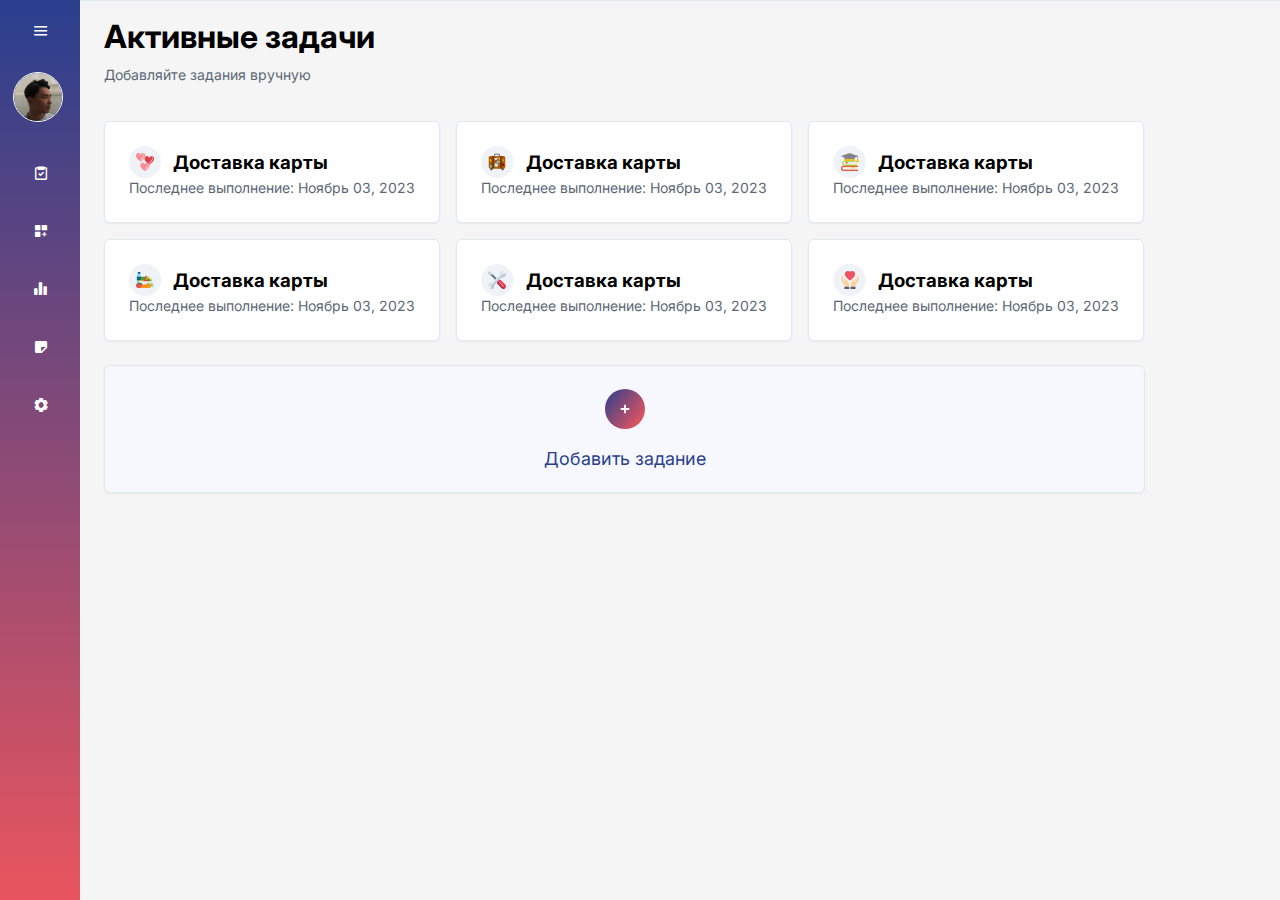
==== index.html @ d3e2b280 "first" ====
<!DOCTYPE html>
<html lang="en">
<head>
    <meta charset="UTF-8">
    <meta name="viewport" content="width=device-width, initial-scale=1.0">
    <title>LCT</title>
    <link rel="stylesheet" href="style.css">
    <link href='https://unpkg.com/boxicons@2.1.4/css/boxicons.min.css' rel='stylesheet'>
    <script src="script.js" defer></script>
</head>
<body>

    <div class="sidebar">
        <div class="top">
            <div class="logo">
                <img src="assets/Union.svg" alt="">
                <span>Совкомбанк</span>
            </div>
            <i class="bx bx-menu" id="btn"></i>
        </div>
        <div class="user">
            <img src="assets/person.jpg" alt="person" class="user-img">
            <div>
                <p class="bold">Kostya Tcoi</p>
                <p>Developer</p>
            </div>
        </div>
        <ul>
            <li>
                <a href="#">
                    <i class='bx bx-task' ></i>
                    <span class="nav-item">Задачи</span>
                </a>
                <span class="tooltip">Задачи</span>
            </li>
            <li>
                <a href="#">
                    <i class='bx bxs-customize'></i>
                    <span class="nav-item">Модерация</span>
                </a>
                <span class="tooltip">Модерация</span>
            </li>
            <li>
                <a href="#">
                    <i class='bx bxs-bar-chart-alt-2'></i>
                    <span class="nav-item">Статистика</span>
                </a>
                <span class="tooltip">Статистика</span>
            </li>
            <li>
                <a href="#">
                    <i class='bx bxs-note' ></i>
                    <span class="nav-item">История</span>
                </a>
                <span class="tooltip">История</span>
            </li>
            <li>
                <a href="#">
                    <i class='bx bxs-cog' ></i>
                    <span class="nav-item">Настройки</span>
                </a>
                <span class="tooltip">Настройки</span>
            </li>
        </ul>
    </div>

    <div class="main-content">
        <div class="container">
            <!-- <div class="main-content__top">
                <div class="top__icons">
                    <img src="assets/inbox.svg" alt="">
                    <img src="assets/arrows-expand.svg" alt="">
                </div>
                <div class="top__question">
                    <img src="assets/question-mark-circle.svg" alt="">
                </div>
            </div> -->
            <hr class="hr">
            <div class="main-content__active-tasks">
                <h1>Активные задачи</h1>
                <p>Добавляйте задания вручную</p>
                <div class="tasks">
                    <div class="firstTasks">
                        <div class="task">
                            <div class="task-title">
                                <img src="assets/Wallet Icon1.svg" alt="">
                                <h3>Доставка карты</h3>
                            </div>
                            <p>Последнее выполнение: Ноябрь 03, 2023</p>
                        </div>
                        <div class="task">
                            <div class="task-title">
                                <img src="assets/Wallet Icon2.png" alt="">
                                <h3>Доставка карты</h3>
                            </div>
                            <p>Последнее выполнение: Ноябрь 03, 2023</p>
                        </div><div class="task">
                            <div class="task-title">
                                <img src="assets/Wallet Icon3.png" alt="">
                                <h3>Доставка карты</h3>
                            </div>
                            <p>Последнее выполнение: Ноябрь 03, 2023</p>
                        </div>

                    </div>
                    <div class="secondTasks">
                        <div class="task">
                            <div class="task-title">
                                <img src="assets/Wallet Icon4.png" alt="">
                                <h3>Доставка карты</h3>
                            </div>
                            <p>Последнее выполнение: Ноябрь 03, 2023</p>
                        </div>
                        <div class="task">
                            <div class="task-title">
                                <img src="assets/Wallet Icon5.png" alt="">
                                <h3>Доставка карты</h3>
                            </div>
                            <p>Последнее выполнение: Ноябрь 03, 2023</p>
                        </div>
                        <div class="task">
                            <div class="task-title">
                                <img src="assets/Wallet Icon6.png" alt="">
                                <h3>Доставка карты</h3>
                            </div>
                            <p>Последнее выполнение: Ноябрь 03, 2023</p>
                        </div>
                    </div>
                </div>
                <div class="add-tasks">
                    <a href="#"><img src="assets/Icon button.svg" alt=""></a>
                    <p>Добавить задание</p>
                </div>
            </div>
            
        </div>
    </div>

</body>
</html>
---- style.css ----
@import url('https://fonts.googleapis.com/css2?family=Inter:wght@100;200;300;400;500;600;700;800;900&display=swap');

* {
    margin: 0;
    padding: 0;
    box-sizing: border-box;
}

body {
    font-family: "Inter", sans-serif;
}

.user-img {
    width: 50px;
    height: 50px;
    border-radius: 100%;
    border: solid 1px white;
}

.sidebar {
    position: absolute;
    top: 0;
    left: 0;
    height: 100vh;
    width: 80px;
    background: linear-gradient(0deg, #E9555E, #293F8E);
    padding: 0.4rem 0.8rem;
    transition: all 0.5s ease;
}

.sidebar.active ~ .main-content {
    left: 250px;
    width: calc(100% - 250px);
}

.sidebar.active {
    width: 250px;
}

.sidebar #btn {
    position: absolute;
    color: white;
    top: 0.4rem;
    left: 50%;
    font-size: 1.2rem;
    line-height: 50px;
    transform: translateX(-50%);
    cursor: pointer;
}

.sidebar.active #btn {
    left: 90%;
}

.sidebar .top .logo {
    color: white;
    display: flex;
    height: 50px;
    width: 100%;
    align-items: center;
    pointer-events: none;
    opacity: 0;
}

.sidebar.active .top .logo {
    opacity: 1;
}

.top .logo img {
    font-size: 2rem;
    margin-left: 14px;
    margin-right: 25px;
}

/* .top .logo img {
    margin-right: 10px;
} */

.user {
    display: flex;
    align-self: center;
    margin: 1rem 0;
}

.user p {
    color: white;
    opacity: 1;
    margin-left: 1rem;
}

.bold {
    font-weight: 600;
}

.sidebar p {
    opacity: 0;
}

.sidebar.active p {
    opacity: 1;
}

.sidebar ul li {
    position: relative;
    list-style-type: none;
    height: 50px;
    width: 90%;
    margin: 0.5rem auto;
    line-height: 50px;
}

.sidebar ul li a {
    color: white;
    display: flex;
    align-items: center;
    text-decoration: none;
    border-radius: 0.8rem;
}

.sidebar ul li a:hover {
    background-color: white;
    color: black;
}

.sidebar ul li a i {
    min-width: 50px;
    text-align: center;
    height: 50px;
    border-radius: 12px;
    line-height: 50px;
}

.sidebar .nav-item {
    opacity: 0;
}

.sidebar.active .nav-item {
    opacity: 1;
}

.sidebar ul li .tooltip {
    position: absolute;
    left: 135px;
    top: 50%;
    transform: translate(-50%, -50%);
    box-shadow: 0 0.5rem 0.8rem rgba(0, 0, 0, 0.2);
    border-radius: 0.6rem;
    padding: 0.4rem 1.2rem;
    line-height: 1,8rem;
    z-index: 20;
    opacity: 0;
}

.sidebar ul li:hover .tooltip {
    opacity: 1;
}

.sidebar.active ul li .tooltip {
    display: none;
}

.main-content {
    position: relative;
    background-color: whitesmoke;
    min-height: 100vh;
    top: 0;
    left: 80px;
    transition: all 0.5s ease;
    width: calc(100% - 80px);
    /* padding: 1rem; */
}

.main-content__top {
    display: flex;
    flex-direction: row;
    justify-content: space-between;
    padding: 1rem 1.5rem;
    box-shadow: 0px 1px 2px 0px rgba(16, 24, 40, 0.06), 0px 1px 3px 0px rgba(16, 24, 40, 0.10);
}

.hr {
    border: 1px solid #E2E8F0;
    border-bottom-width: 0;
}

.main-content__active-tasks {
    padding: 1rem 1.5rem;
}

.main-content__active-tasks h1 {
    margin-bottom: 8px;
    font-size: 32px;
    font-weight: 700;
    line-height: 40px;
}

.main-content__active-tasks p {
    color: var(--neutral-80, #5B6776);
    font-size: 14px;
    font-weight: 400;
    line-height: 20px;
}

.tasks {
    margin-top: 36px;
    display: flex;
    flex-direction: column;
    gap: 16px;
}

.firstTasks,
.secondTasks {
    display: flex;
    flex-direction: row;
    gap: 16px;
}

.task {
    padding: 24px;
    border-radius: 6px;
    border: 1px solid var(--neutral-40, #E2E8F0);
    background: var(--base-white, #FFF);
    box-shadow: 0px 1px 2px 0px rgba(16, 24, 40, 0.05);
}

.task-title {
    display: flex;
    align-items: center;
    gap: 12px;
}

.add-tasks {
    margin-top: 24px;
    text-align: center;
    padding: 23px;
    width: 1041px;
    border-radius: 6px;
    border: 1px solid var(--neutral-40, #E2E8F0);
    background: var(--violet-200, #F7F8FD);
    box-shadow: 0px 1px 2px 0px rgba(16, 24, 40, 0.05);
}

.add-tasks p {
    margin-top: 16px;
    color: #293F8E;
    font-size: 18px;
}

.add-tasks a i {
    background: linear-gradient(45deg, #E9555E, #293F8E);
}
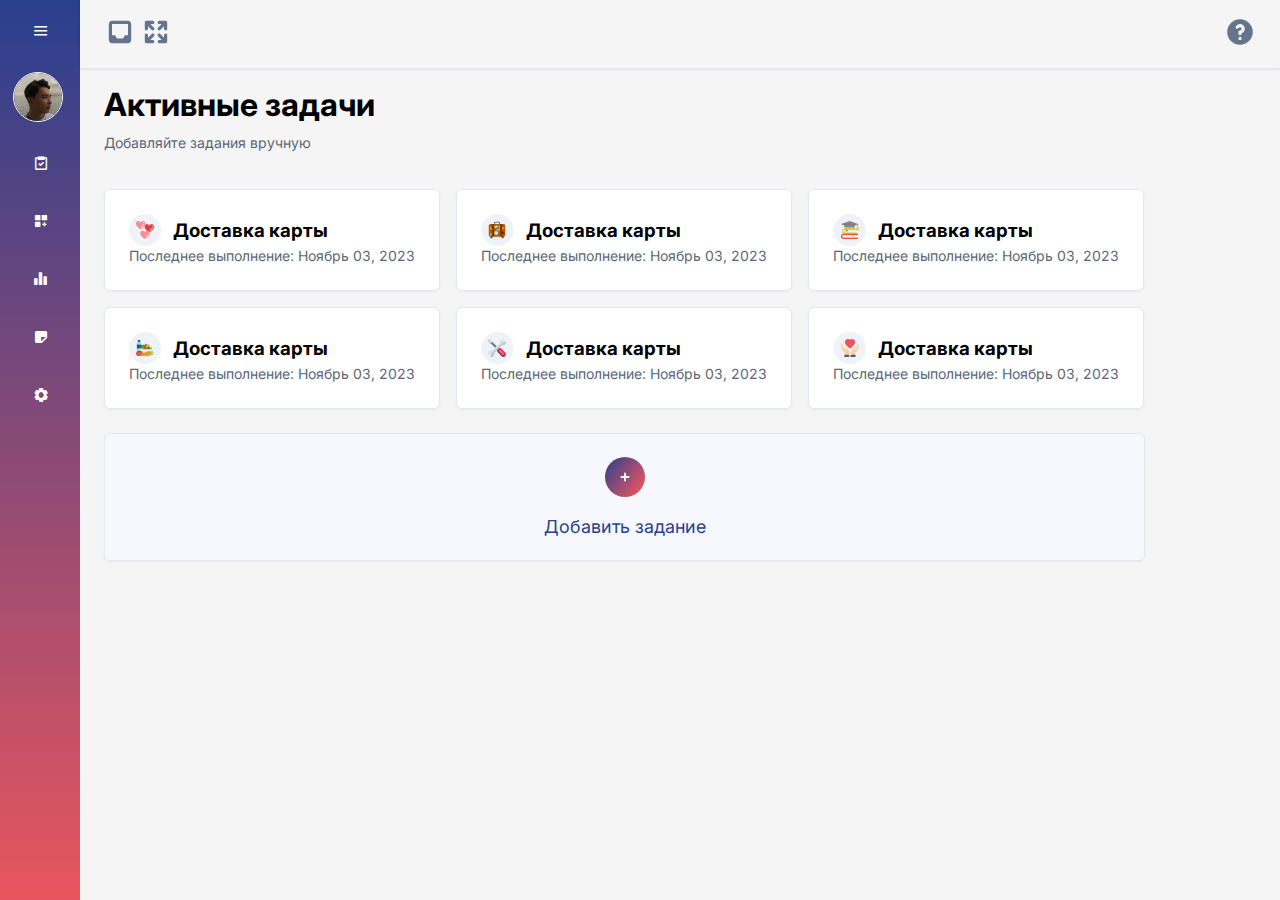
==== commit 4677a595: "fix some problems" ====
--- a/index.html
+++ b/index.html
@@ -21,8 +21,8 @@
         <div class="user">
             <img src="assets/person.jpg" alt="person" class="user-img">
             <div>
-                <p class="bold">Kostya Tcoi</p>
-                <p>Developer</p>
+                <p class="bold">Костя Цой</p>
+                <!-- <p>Developer</p> -->
             </div>
         </div>
         <ul>
@@ -31,42 +31,42 @@
                     <i class='bx bx-task' ></i>
                     <span class="nav-item">Задачи</span>
                 </a>
-                <span class="tooltip">Задачи</span>
+                <!-- <span class="tooltip">Задачи</span> -->
             </li>
             <li>
                 <a href="#">
                     <i class='bx bxs-customize'></i>
                     <span class="nav-item">Модерация</span>
                 </a>
-                <span class="tooltip">Модерация</span>
+                <!-- <span class="tooltip">Модерация</span> -->
             </li>
             <li>
                 <a href="#">
                     <i class='bx bxs-bar-chart-alt-2'></i>
                     <span class="nav-item">Статистика</span>
                 </a>
-                <span class="tooltip">Статистика</span>
+                <!-- <span class="tooltip">Статистика</span> -->
             </li>
             <li>
                 <a href="#">
                     <i class='bx bxs-note' ></i>
                     <span class="nav-item">История</span>
                 </a>
-                <span class="tooltip">История</span>
+                <!-- <span class="tooltip">История</span> -->
             </li>
             <li>
                 <a href="#">
                     <i class='bx bxs-cog' ></i>
                     <span class="nav-item">Настройки</span>
                 </a>
-                <span class="tooltip">Настройки</span>
+                <!-- <span class="tooltip">Настройки</span> -->
             </li>
         </ul>
     </div>
 
     <div class="main-content">
         <div class="container">
-            <!-- <div class="main-content__top">
+            <div class="main-content__top">
                 <div class="top__icons">
                     <img src="assets/inbox.svg" alt="">
                     <img src="assets/arrows-expand.svg" alt="">
@@ -74,7 +74,7 @@
                 <div class="top__question">
                     <img src="assets/question-mark-circle.svg" alt="">
                 </div>
-            </div> -->
+            </div>
             <hr class="hr">
             <div class="main-content__active-tasks">
                 <h1>Активные задачи</h1>
--- a/style.css
+++ b/style.css
@@ -78,7 +78,7 @@
 
 .user {
     display: flex;
-    align-self: center;
+    align-items: center;
     margin: 1rem 0;
 }
 
@@ -221,6 +221,11 @@
     border: 1px solid var(--neutral-40, #E2E8F0);
     background: var(--base-white, #FFF);
     box-shadow: 0px 1px 2px 0px rgba(16, 24, 40, 0.05);
+    transition: all 0.5s ease;
+}
+
+.task:hover {
+    transform: scale(1.05);
 }
 
 .task-title {
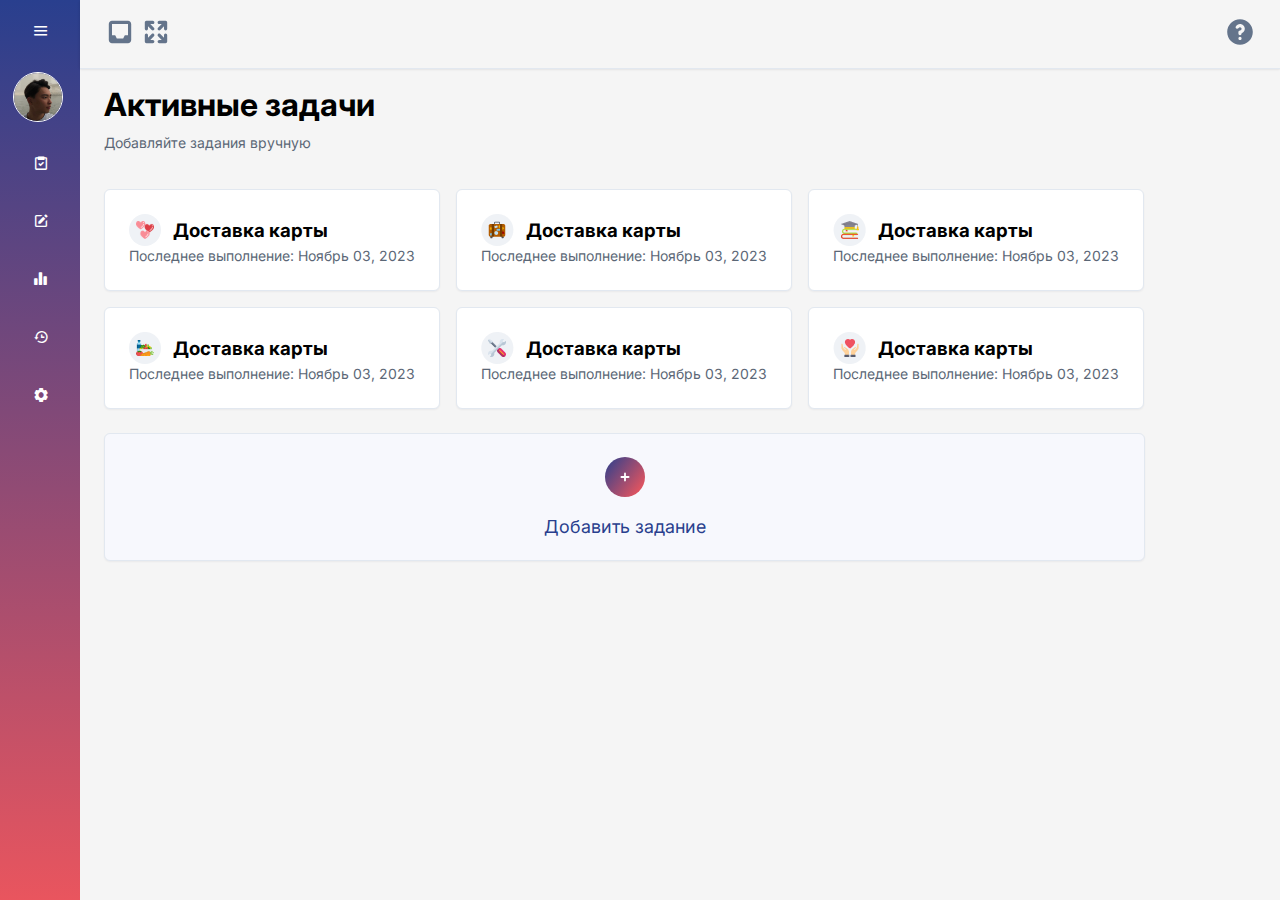
==== commit da24a1fa: "icons" ====
--- a/index.html
+++ b/index.html
@@ -35,7 +35,7 @@
             </li>
             <li>
                 <a href="#">
-                    <i class='bx bxs-customize'></i>
+                    <i class='bx bxs-edit'></i>
                     <span class="nav-item">Модерация</span>
                 </a>
                 <!-- <span class="tooltip">Модерация</span> -->
@@ -49,7 +49,7 @@
             </li>
             <li>
                 <a href="#">
-                    <i class='bx bxs-note' ></i>
+                    <i class='bx bx-history'></i>
                     <span class="nav-item">История</span>
                 </a>
                 <!-- <span class="tooltip">История</span> -->
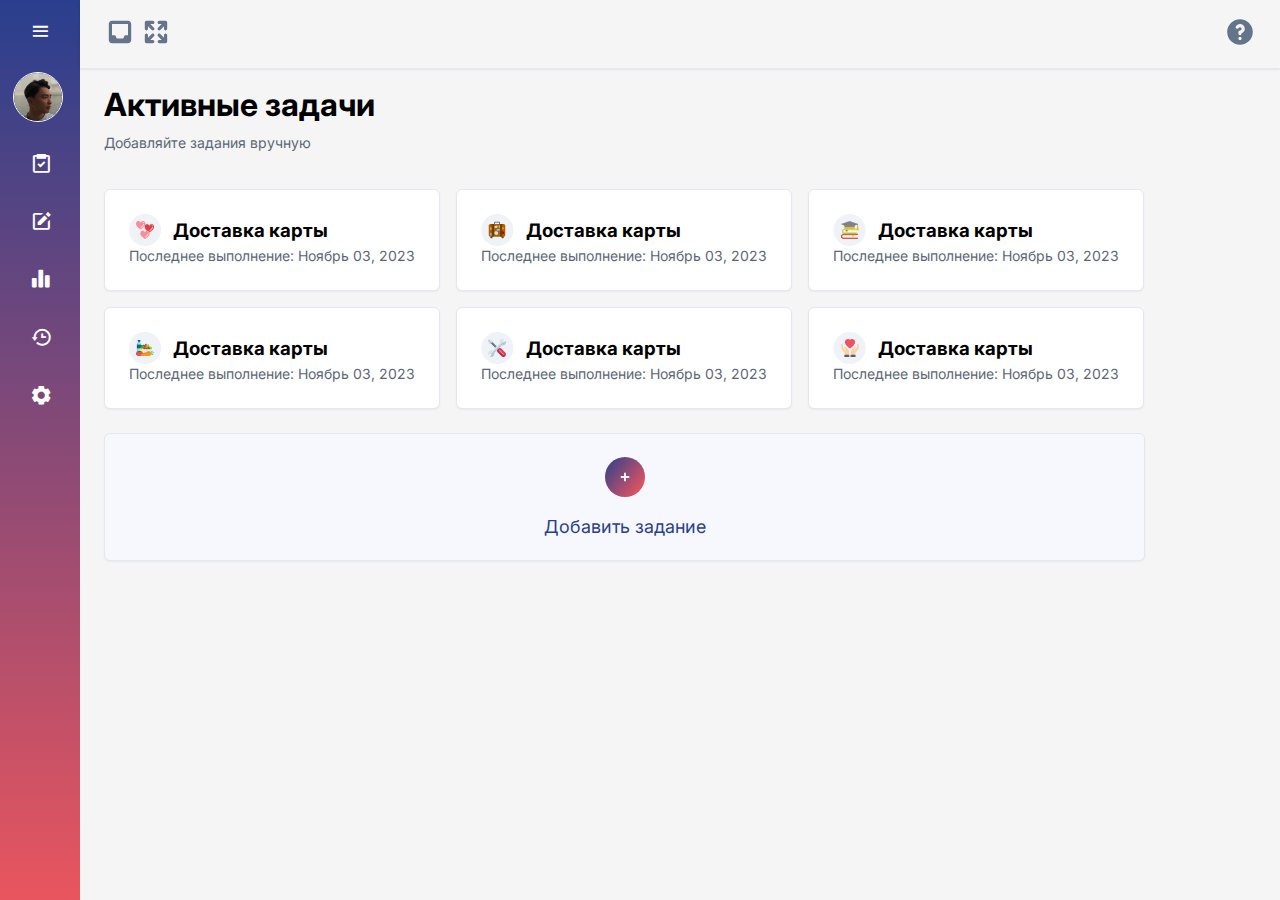
==== commit 6ad62358: "icons" ====
--- a/index.html
+++ b/index.html
@@ -28,7 +28,7 @@
         <ul>
             <li>
                 <a href="#">
-                    <i class='bx bx-task' ></i>
+                    <i class='bx bx-task'></i>
                     <span class="nav-item">Задачи</span>
                 </a>
                 <!-- <span class="tooltip">Задачи</span> -->
--- a/style.css
+++ b/style.css
@@ -42,7 +42,7 @@
     color: white;
     top: 0.4rem;
     left: 50%;
-    font-size: 1.2rem;
+    font-size: 1.4rem;
     line-height: 50px;
     transform: translateX(-50%);
     cursor: pointer;
@@ -123,6 +123,7 @@
 }
 
 .sidebar ul li a i {
+    font-size: 1.4rem;
     min-width: 50px;
     text-align: center;
     height: 50px;
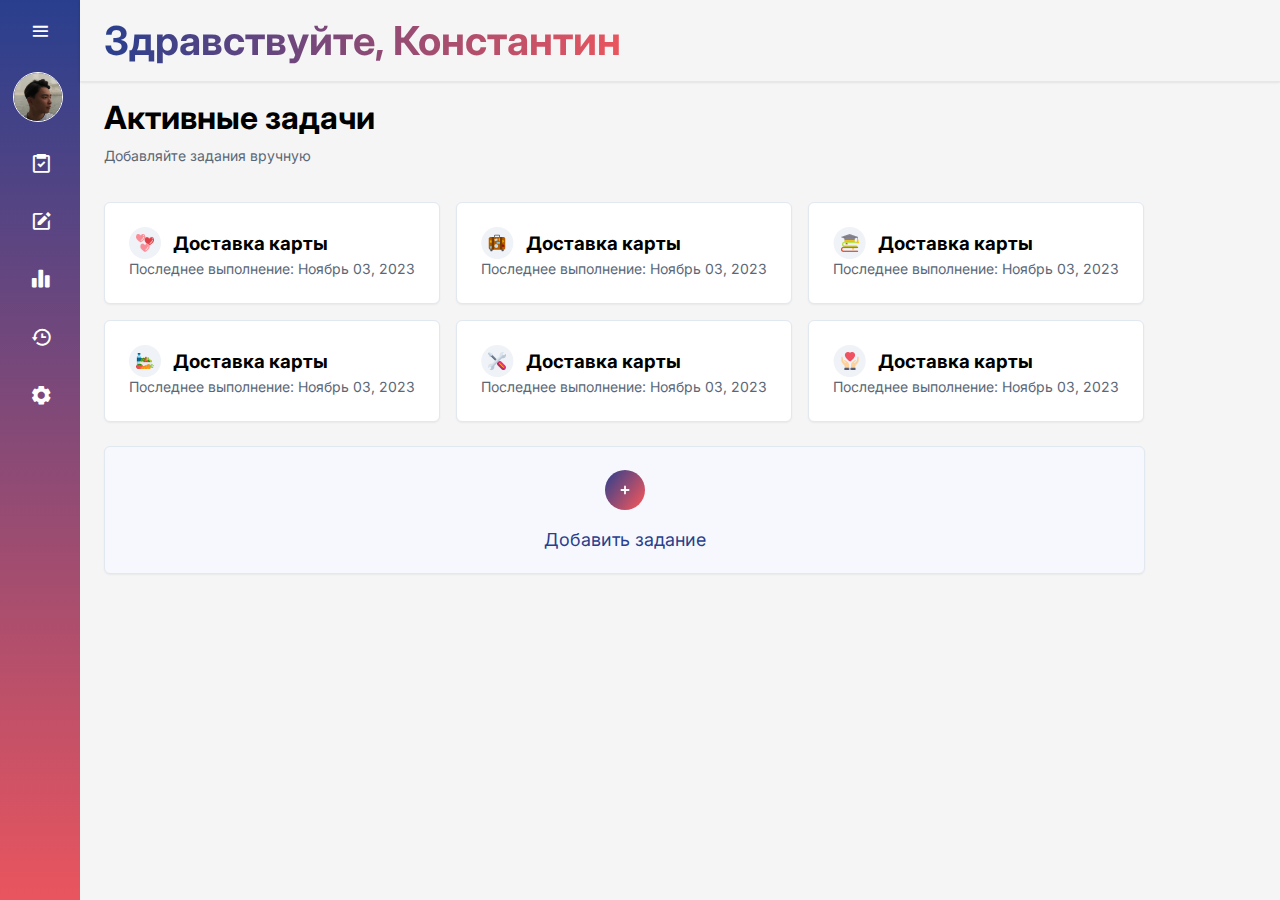
==== commit 1001bab8: "top" ====
--- a/index.html
+++ b/index.html
@@ -10,131 +10,136 @@
 </head>
 <body>
 
-    <div class="sidebar">
-        <div class="top">
-            <div class="logo">
-                <img src="assets/Union.svg" alt="">
-                <span>Совкомбанк</span>
+    <section class="main-info">
+
+        <div class="sidebar">
+            <div class="top">
+                <div class="logo">
+                    <img src="assets/image 9 1.svg" alt="">
+                    <span>Совкомбанк</span>
+                </div>
+                <i class="bx bx-menu" id="btn"></i>
             </div>
-            <i class="bx bx-menu" id="btn"></i>
+            <div class="user">
+                <img src="assets/person.jpg" alt="person" class="user-img">
+                <div>
+                    <p class="bold">Костя Цой</p>
+                    <!-- <p>Developer</p> -->
+                </div>
+            </div>
+            <ul>
+                <li>
+                    <a href="#">
+                        <i class='bx bx-task'></i>
+                        <span class="nav-item">Задачи</span>
+                    </a>
+                    <!-- <span class="tooltip">Задачи</span> -->
+                </li>
+                <li>
+                    <a href="#">
+                        <i class='bx bxs-edit'></i>
+                        <span class="nav-item">Модерация</span>
+                    </a>
+                    <!-- <span class="tooltip">Модерация</span> -->
+                </li>
+                <li>
+                    <a href="#">
+                        <i class='bx bxs-bar-chart-alt-2'></i>
+                        <span class="nav-item">Статистика</span>
+                    </a>
+                    <!-- <span class="tooltip">Статистика</span> -->
+                </li>
+                <li>
+                    <a href="#">
+                        <i class='bx bx-history'></i>
+                        <span class="nav-item">История</span>
+                    </a>
+                    <!-- <span class="tooltip">История</span> -->
+                </li>
+                <li>
+                    <a href="#">
+                        <i class='bx bxs-cog' ></i>
+                        <span class="nav-item">Настройки</span>
+                    </a>
+                    <!-- <span class="tooltip">Настройки</span> -->
+                </li>
+            </ul>
         </div>
-        <div class="user">
-            <img src="assets/person.jpg" alt="person" class="user-img">
-            <div>
-                <p class="bold">Костя Цой</p>
-                <!-- <p>Developer</p> -->
+
+        <div class="main-content">
+            <div class="container">
+                <div class="main-content__top">
+                    <!-- <div class="top__icons">
+                        <img src="assets/inbox.svg" alt="">
+                        <img src="assets/arrows-expand.svg" alt="">
+                    </div>
+                    <div class="top__question">
+                        <img src="assets/question-mark-circle.svg" alt="">
+                    </div> -->
+                    <h1>Здравствуйте, Константин</h1>
+                </div>
+                <hr class="hr">
+                <div class="main-content__active-tasks">
+                    <h1>Активные задачи</h1>
+                    <p>Добавляйте задания вручную</p>
+                    <div class="tasks">
+                        <div class="firstTasks">
+                            <div class="task">
+                                <div class="task-title">
+                                    <img src="assets/Wallet Icon1.svg" alt="">
+                                    <h3>Доставка карты</h3>
+                                </div>
+                                <p>Последнее выполнение: Ноябрь 03, 2023</p>
+                            </div>
+                            <div class="task">
+                                <div class="task-title">
+                                    <img src="assets/Wallet Icon2.png" alt="">
+                                    <h3>Доставка карты</h3>
+                                </div>
+                                <p>Последнее выполнение: Ноябрь 03, 2023</p>
+                            </div><div class="task">
+                                <div class="task-title">
+                                    <img src="assets/Wallet Icon3.png" alt="">
+                                    <h3>Доставка карты</h3>
+                                </div>
+                                <p>Последнее выполнение: Ноябрь 03, 2023</p>
+                            </div>
+
+                        </div>
+                        <div class="secondTasks">
+                            <div class="task">
+                                <div class="task-title">
+                                    <img src="assets/Wallet Icon4.png" alt="">
+                                    <h3>Доставка карты</h3>
+                                </div>
+                                <p>Последнее выполнение: Ноябрь 03, 2023</p>
+                            </div>
+                            <div class="task">
+                                <div class="task-title">
+                                    <img src="assets/Wallet Icon5.png" alt="">
+                                    <h3>Доставка карты</h3>
+                                </div>
+                                <p>Последнее выполнение: Ноябрь 03, 2023</p>
+                            </div>
+                            <div class="task">
+                                <div class="task-title">
+                                    <img src="assets/Wallet Icon6.png" alt="">
+                                    <h3>Доставка карты</h3>
+                                </div>
+                                <p>Последнее выполнение: Ноябрь 03, 2023</p>
+                            </div>
+                        </div>
+                    </div>
+                    <div class="add-tasks">
+                        <a href="#"><img src="assets/Icon button.svg" alt=""></a>
+                        <p>Добавить задание</p>
+                    </div>
+                </div>
+                
             </div>
         </div>
-        <ul>
-            <li>
-                <a href="#">
-                    <i class='bx bx-task'></i>
-                    <span class="nav-item">Задачи</span>
-                </a>
-                <!-- <span class="tooltip">Задачи</span> -->
-            </li>
-            <li>
-                <a href="#">
-                    <i class='bx bxs-edit'></i>
-                    <span class="nav-item">Модерация</span>
-                </a>
-                <!-- <span class="tooltip">Модерация</span> -->
-            </li>
-            <li>
-                <a href="#">
-                    <i class='bx bxs-bar-chart-alt-2'></i>
-                    <span class="nav-item">Статистика</span>
-                </a>
-                <!-- <span class="tooltip">Статистика</span> -->
-            </li>
-            <li>
-                <a href="#">
-                    <i class='bx bx-history'></i>
-                    <span class="nav-item">История</span>
-                </a>
-                <!-- <span class="tooltip">История</span> -->
-            </li>
-            <li>
-                <a href="#">
-                    <i class='bx bxs-cog' ></i>
-                    <span class="nav-item">Настройки</span>
-                </a>
-                <!-- <span class="tooltip">Настройки</span> -->
-            </li>
-        </ul>
-    </div>
 
-    <div class="main-content">
-        <div class="container">
-            <div class="main-content__top">
-                <div class="top__icons">
-                    <img src="assets/inbox.svg" alt="">
-                    <img src="assets/arrows-expand.svg" alt="">
-                </div>
-                <div class="top__question">
-                    <img src="assets/question-mark-circle.svg" alt="">
-                </div>
-            </div>
-            <hr class="hr">
-            <div class="main-content__active-tasks">
-                <h1>Активные задачи</h1>
-                <p>Добавляйте задания вручную</p>
-                <div class="tasks">
-                    <div class="firstTasks">
-                        <div class="task">
-                            <div class="task-title">
-                                <img src="assets/Wallet Icon1.svg" alt="">
-                                <h3>Доставка карты</h3>
-                            </div>
-                            <p>Последнее выполнение: Ноябрь 03, 2023</p>
-                        </div>
-                        <div class="task">
-                            <div class="task-title">
-                                <img src="assets/Wallet Icon2.png" alt="">
-                                <h3>Доставка карты</h3>
-                            </div>
-                            <p>Последнее выполнение: Ноябрь 03, 2023</p>
-                        </div><div class="task">
-                            <div class="task-title">
-                                <img src="assets/Wallet Icon3.png" alt="">
-                                <h3>Доставка карты</h3>
-                            </div>
-                            <p>Последнее выполнение: Ноябрь 03, 2023</p>
-                        </div>
-
-                    </div>
-                    <div class="secondTasks">
-                        <div class="task">
-                            <div class="task-title">
-                                <img src="assets/Wallet Icon4.png" alt="">
-                                <h3>Доставка карты</h3>
-                            </div>
-                            <p>Последнее выполнение: Ноябрь 03, 2023</p>
-                        </div>
-                        <div class="task">
-                            <div class="task-title">
-                                <img src="assets/Wallet Icon5.png" alt="">
-                                <h3>Доставка карты</h3>
-                            </div>
-                            <p>Последнее выполнение: Ноябрь 03, 2023</p>
-                        </div>
-                        <div class="task">
-                            <div class="task-title">
-                                <img src="assets/Wallet Icon6.png" alt="">
-                                <h3>Доставка карты</h3>
-                            </div>
-                            <p>Последнее выполнение: Ноябрь 03, 2023</p>
-                        </div>
-                    </div>
-                </div>
-                <div class="add-tasks">
-                    <a href="#"><img src="assets/Icon button.svg" alt=""></a>
-                    <p>Добавить задание</p>
-                </div>
-            </div>
-            
-        </div>
-    </div>
+    </section>
 
 </body>
 </html>--- a/style.css
+++ b/style.css
@@ -52,6 +52,11 @@
     left: 90%;
 }
 
+.sidebar .top {
+    display: flex;
+    align-items: center;
+}
+
 .sidebar .top .logo {
     color: white;
     display: flex;
@@ -60,6 +65,10 @@
     align-items: center;
     pointer-events: none;
     opacity: 0;
+}
+
+.sidebar .top .logo span {
+    font-size: 1.2rem;
 }
 
 .sidebar.active .top .logo {
@@ -179,6 +188,14 @@
     box-shadow: 0px 1px 2px 0px rgba(16, 24, 40, 0.06), 0px 1px 3px 0px rgba(16, 24, 40, 0.10);
 }
 
+.main-content__top h1 {
+    font-size: 2.5rem;
+    background-color: #2AA5A0;
+    background-image: linear-gradient(90deg, #293F8E, #E9555E);
+    -webkit-background-clip: text;
+    -webkit-text-fill-color: transparent;
+}
+
 .hr {
     border: 1px solid #E2E8F0;
     border-bottom-width: 0;
